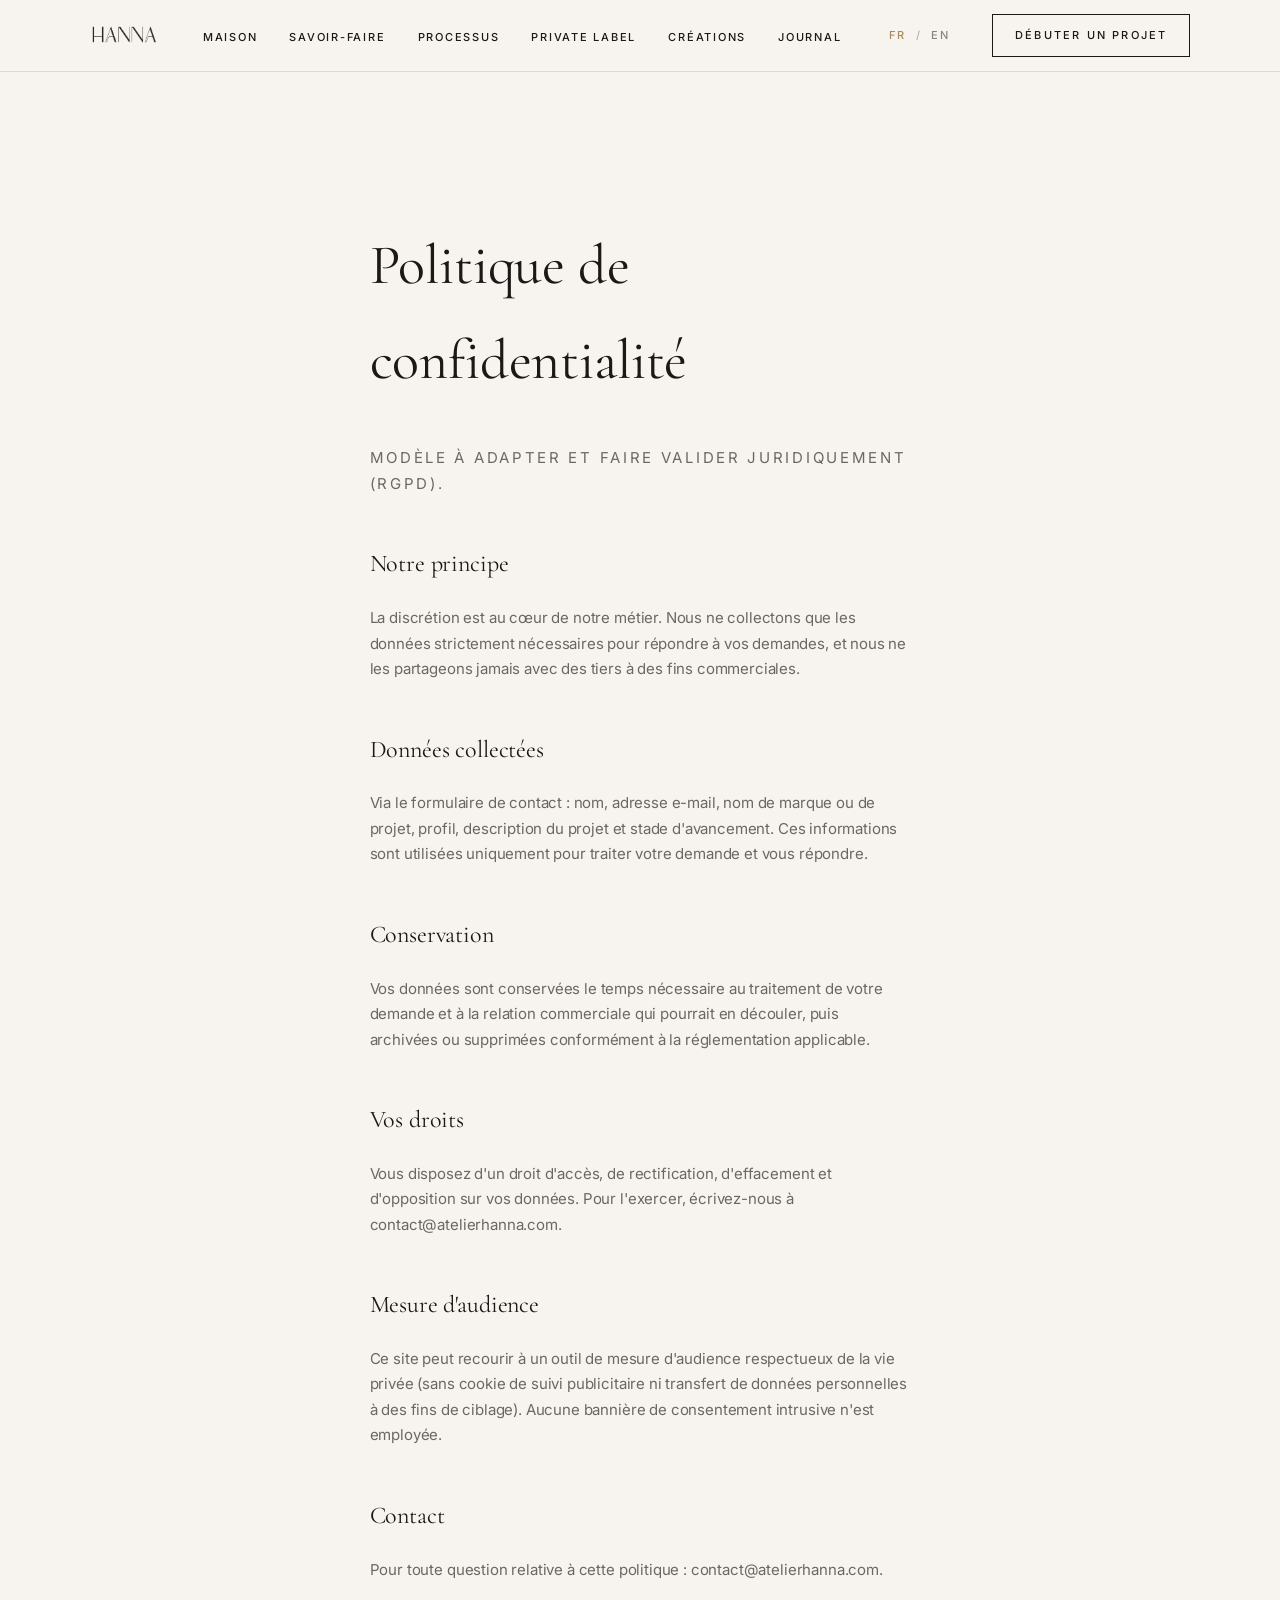
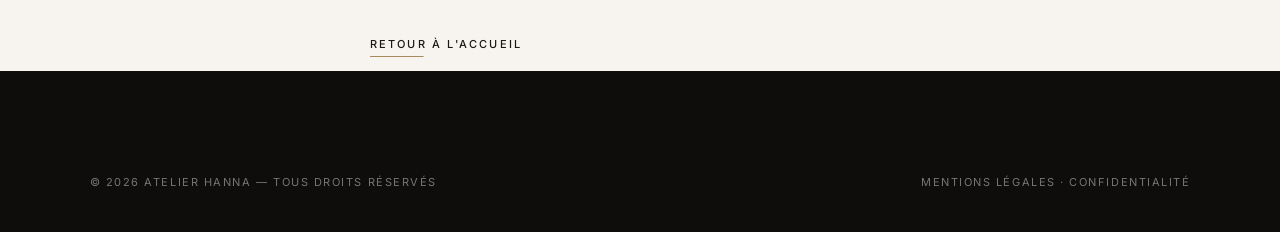
==== confidentialite/index.html @ 7ca22abd "Add real photography, videos, logo and emblem across the site - Hero: workshop macro film (muted loo" ====
<!DOCTYPE html>
<html lang="fr">
<head>
<meta charset="utf-8">
<meta name="viewport" content="width=device-width,initial-scale=1">
<title>Politique de confidentialité | Atelier Hanna</title>
<meta name="robots" content="noindex,follow">
<link rel="icon" href="/assets/img/favicon.png" type="image/png">
<link rel="apple-touch-icon" href="/assets/img/apple-touch-icon.png">
<link rel="preconnect" href="https://fonts.googleapis.com">
<link rel="preconnect" href="https://fonts.gstatic.com" crossorigin>
<link rel="stylesheet" href="https://fonts.googleapis.com/css2?family=Cormorant+Garamond:ital,wght@0,400;0,500;1,400&family=Inter:wght@400;500;600&display=swap" media="print" onload="this.media='all'">
<noscript><link rel="stylesheet" href="https://fonts.googleapis.com/css2?family=Cormorant+Garamond:ital,wght@0,400;0,500;1,400&family=Inter:wght@400;500;600&display=swap"></noscript>
<link rel="stylesheet" href="/assets/css/style.css">
</head>
<body class="header-solid">

<header class="site-header scrolled" id="siteHeader">
  <nav class="nav" aria-label="Navigation principale">
    <a class="brand" href="/"><img src="/assets/img/logo-hanna.png" alt="Atelier Hanna"></a>
    <ul class="nav-links">
      <li><a href="/maison/">Maison</a></li>
      <li><a href="/savoir-faire/">Savoir-Faire</a></li>
      <li><a href="/processus/">Processus</a></li>
      <li><a href="/private-label/">Private Label</a></li>
      <li><a href="/creations/">Créations</a></li>
      <li><a href="/journal/">Journal</a></li>
    </ul>
    <a class="cta-nav" href="/contact/">Débuter un projet</a>
    <button class="burger" aria-label="Menu" aria-expanded="false"><span></span><span></span><span></span></button>
  </nav>
</header>
<div class="mobile-menu">
  <a href="/maison/">Maison</a><a href="/savoir-faire/">Savoir-Faire</a><a href="/processus/">Processus</a>
  <a href="/private-label/">Private Label</a><a href="/expertise/">Expertise</a><a href="/creations/">Créations</a>
  <a href="/journal/">Journal</a><a class="cta-mobile" href="/contact/">Débuter un projet</a>
</div>

<main>
<div class="container legal">
  <h1>Politique de confidentialité</h1>
  <p class="small-caps">Modèle à adapter et faire valider juridiquement (RGPD).</p>

  <h2>Notre principe</h2>
  <p>La discrétion est au cœur de notre métier. Nous ne collectons que les données strictement nécessaires pour répondre à vos demandes, et nous ne les partageons jamais avec des tiers à des fins commerciales.</p>

  <h2>Données collectées</h2>
  <p>Via le formulaire de contact&nbsp;: nom, adresse e-mail, nom de marque ou de projet, profil, description du projet et stade d'avancement. Ces informations sont utilisées uniquement pour traiter votre demande et vous répondre.</p>

  <h2>Conservation</h2>
  <p>Vos données sont conservées le temps nécessaire au traitement de votre demande et à la relation commerciale qui pourrait en découler, puis archivées ou supprimées conformément à la réglementation applicable.</p>

  <h2>Vos droits</h2>
  <p>Vous disposez d'un droit d'accès, de rectification, d'effacement et d'opposition sur vos données. Pour l'exercer, écrivez-nous à contact@atelierhanna.com.</p>

  <h2>Mesure d'audience</h2>
  <p>Ce site peut recourir à un outil de mesure d'audience respectueux de la vie privée (sans cookie de suivi publicitaire ni transfert de données personnelles à des fins de ciblage). Aucune bannière de consentement intrusive n'est employée.</p>

  <h2>Contact</h2>
  <p>Pour toute question relative à cette politique&nbsp;: contact@atelierhanna.com.</p>

  <p style="margin-top:48px"><a class="link-more" href="/">Retour à l'accueil</a></p>
</div>
</main>

<footer class="site-footer">
  <div class="container">
    <div class="footer-bottom" style="border:0;padding-top:0">
      <span>© <span data-year>2026</span> Atelier Hanna — Tous droits réservés</span>
      <span><a href="/mentions-legales/">Mentions légales</a> · <a href="/confidentialite/">Confidentialité</a></span>
    </div>
  </div>
</footer>

<script src="/assets/js/main.js" defer></script>
</body>
</html>
---- assets/css/style.css ----
/* ============================================================
   ATELIER HANNA — Design System
   Ivoire · Encre · Or éteint — cf. Blueprint ch. III
   ============================================================ */

:root{
  --ivoire:#F7F4EF;
  --porcelaine:#FDFCFA;
  --encre:#1A1917;
  --graphite:#6B6862;
  --or:#A8895B;
  --velours:#0E0D0C;
  --hair:rgba(26,25,23,.12);
  --hair-light:rgba(247,244,239,.16);
  --display:"Cormorant Garamond",Georgia,"Times New Roman",serif;
  --sans:"Inter","Helvetica Neue",Helvetica,Arial,sans-serif;
  --pad:clamp(24px,7vw,120px);
  --ease:cubic-bezier(.22,1,.36,1);
}

*,*::before,*::after{box-sizing:border-box}
html{scroll-behavior:smooth}
body{
  margin:0;background:var(--ivoire);color:var(--encre);
  font-family:var(--sans);font-size:16px;line-height:1.7;
  letter-spacing:-.01em;-webkit-font-smoothing:antialiased;
}
img,video{max-width:100%;display:block}
a{color:inherit;text-decoration:none}
::selection{background:var(--or);color:var(--ivoire)}

/* ---------- Typographie ---------- */
.d1,.d2,.d3{font-family:var(--display);font-weight:400;line-height:1.08;letter-spacing:.005em;margin:0;text-wrap:balance}
.d1{font-size:clamp(44px,7.5vw,104px)}
.d2{font-size:clamp(32px,4.6vw,60px);line-height:1.12}
.d3{font-size:clamp(24px,3vw,36px);line-height:1.2}
.d-it{font-style:italic}
.eyebrow{
  font-size:11px;letter-spacing:.22em;text-transform:uppercase;
  color:var(--or);font-weight:500;display:inline-block;margin:0 0 22px;
}
.lead{font-size:clamp(17px,1.6vw,20px);color:var(--graphite);max-width:640px}
.txt{max-width:640px}
.txt p{margin:0 0 18px}
.small-caps{font-size:11px;letter-spacing:.18em;text-transform:uppercase;color:var(--graphite)}

/* ---------- Structure ---------- */
.container{padding-inline:var(--pad);max-width:1560px;margin-inline:auto}
section{padding-block:clamp(90px,11vw,170px)}
section.tight{padding-block:clamp(60px,7vw,110px)}
.hairline{border:0;border-top:1px solid var(--hair);margin:0}
.center{text-align:center}
.center .lead,.center .txt{margin-inline:auto}

/* ---------- Boutons ---------- */
.btn{
  display:inline-block;padding:16px 34px;border:1px solid var(--encre);
  font-size:11px;letter-spacing:.2em;text-transform:uppercase;font-weight:500;
  position:relative;transition:color .4s var(--ease),background .4s var(--ease);
}
.btn:hover{background:var(--encre);color:var(--ivoire)}
.btn.gold{border-color:var(--or);color:var(--or)}
.btn.gold:hover{background:var(--or);color:var(--velours)}
.btn.light{border-color:var(--ivoire);color:var(--ivoire)}
.btn.light:hover{background:var(--ivoire);color:var(--velours)}
.btn.solid{background:var(--encre);color:var(--ivoire)}
.btn.solid:hover{background:transparent;color:var(--encre)}
.link-more{
  font-size:11px;letter-spacing:.2em;text-transform:uppercase;font-weight:500;
  color:var(--encre);position:relative;padding-bottom:6px;
}
.link-more::after{
  content:"";position:absolute;left:0;bottom:0;height:1px;width:100%;
  background:var(--or);transform:scaleX(.35);transform-origin:left;
  transition:transform .4s var(--ease);
}
.link-more:hover::after{transform:scaleX(1)}
a:focus-visible,button:focus-visible{outline:1px solid var(--or);outline-offset:4px}

/* ---------- Header ---------- */
.site-header{
  position:fixed;inset:0 0 auto 0;z-index:100;
  transition:background .35s var(--ease),box-shadow .35s var(--ease),padding .35s var(--ease);
  padding-block:26px;
}
.site-header .nav{
  display:flex;align-items:center;gap:40px;
  padding-inline:var(--pad);max-width:1560px;margin-inline:auto;
}
.brand{
  font-family:var(--display);font-size:19px;letter-spacing:.32em;
  text-transform:uppercase;white-space:nowrap;font-weight:500;
}
.nav-links{display:flex;gap:32px;list-style:none;margin:0 auto;padding:0}
.nav-links a{
  font-size:11px;letter-spacing:.16em;text-transform:uppercase;font-weight:500;
  position:relative;padding-bottom:4px;
}
.nav-links a::after{
  content:"";position:absolute;left:0;bottom:0;height:1px;width:0;
  background:var(--or);transition:width .35s var(--ease);
}
.nav-links a:hover::after,.nav-links a[aria-current="page"]::after{width:100%}
.cta-nav{
  font-size:11px;letter-spacing:.2em;text-transform:uppercase;font-weight:500;
  border:1px solid currentColor;padding:11px 22px;white-space:nowrap;
  transition:background .35s,color .35s;
}
.site-header.scrolled{background:var(--ivoire);box-shadow:0 1px 0 var(--hair);padding-block:14px}
/* header sur héro sombre */
body.dark-hero .site-header:not(.scrolled):not(.menu-open){color:var(--ivoire)}
body.dark-hero .site-header:not(.scrolled):not(.menu-open) .cta-nav:hover{background:var(--ivoire);color:var(--velours)}
body:not(.dark-hero) .cta-nav:hover,.site-header.scrolled .cta-nav:hover{background:var(--encre);color:var(--ivoire);border-color:var(--encre)}

.burger{display:none;background:none;border:0;cursor:pointer;padding:8px;color:inherit}
.burger span{display:block;width:24px;height:1px;background:currentColor;margin:6px 0;transition:transform .3s var(--ease),opacity .3s}
.menu-open .burger span:nth-child(1){transform:translateY(7px) rotate(45deg)}
.menu-open .burger span:nth-child(2){opacity:0}
.menu-open .burger span:nth-child(3){transform:translateY(-7px) rotate(-45deg)}

@media (max-width:1080px){
  .nav-links,.cta-nav{display:none}
  .burger{display:block;margin-left:20px}
  .lang-toggle{margin-left:auto}
  .site-header.menu-open{background:var(--ivoire);color:var(--encre)}
  .mobile-menu{
    position:fixed;inset:0;background:var(--ivoire);z-index:90;
    display:flex;flex-direction:column;justify-content:center;
    padding-inline:var(--pad);gap:8px;
    opacity:0;pointer-events:none;transition:opacity .35s var(--ease);
  }
  .menu-open ~ .mobile-menu,body.menu-open .mobile-menu{opacity:1;pointer-events:auto}
  .mobile-menu a{
    font-family:var(--display);font-size:clamp(28px,7vw,40px);
    padding:10px 0;border-bottom:1px solid var(--hair);
  }
  .mobile-menu .cta-mobile{
    margin-top:28px;font-family:var(--sans);font-size:11px;letter-spacing:.2em;
    text-transform:uppercase;border:1px solid var(--or);color:var(--or);
    text-align:center;padding:16px;
  }
}
@media (min-width:1081px){.mobile-menu{display:none}}

/* ---------- Héros ---------- */
.hero{
  min-height:100svh;display:flex;flex-direction:column;justify-content:flex-end;
  position:relative;overflow:hidden;background:var(--velours);color:var(--ivoire);
  padding-bottom:clamp(60px,8vw,110px);
}
.hero .container{position:relative;z-index:2}
.hero .eyebrow{color:var(--or)}
.hero .lead{color:rgba(247,244,239,.72)}
.hero-media{position:absolute;inset:0;z-index:1}
.hero-actions{display:flex;gap:28px;align-items:center;margin-top:44px;flex-wrap:wrap}
.hero-scroll{
  position:absolute;bottom:0;left:50%;width:1px;height:72px;z-index:3;
  background:linear-gradient(var(--or),transparent);
  animation:scrollhint 2.6s var(--ease) infinite;transform-origin:top;
}
@keyframes scrollhint{0%{transform:scaleY(0)}45%{transform:scaleY(1)}100%{transform:scaleY(0);transform-origin:bottom}}

.hero.editorial{
  min-height:72svh;background:var(--ivoire);color:var(--encre);
  justify-content:flex-end;padding-top:180px;
}
.hero.editorial .lead{color:var(--graphite)}

/* fond « lumière sur métal » en attendant la vidéo */
.metal-light{
  position:absolute;inset:-20%;
  background:
    radial-gradient(60% 80% at 70% 20%,rgba(168,137,91,.20),transparent 60%),
    radial-gradient(50% 60% at 20% 80%,rgba(168,137,91,.10),transparent 60%),
    var(--velours);
  animation:pan 22s ease-in-out infinite alternate;
}
@keyframes pan{from{transform:translate3d(-2%,-2%,0) scale(1)}to{transform:translate3d(2%,3%,0) scale(1.06)}}
.grain::after{
  content:"";position:absolute;inset:0;opacity:.5;pointer-events:none;
  background-image:url("data:image/svg+xml,%3Csvg xmlns='http://www.w3.org/2000/svg' width='140' height='140'%3E%3Cfilter id='n'%3E%3CfeTurbulence type='fractalNoise' baseFrequency='.9' numOctaves='2'/%3E%3CfeColorMatrix values='0 0 0 0 0 0 0 0 0 0 0 0 0 0 0 0 0 0 .06 0'/%3E%3C/filter%3E%3Crect width='140' height='140' filter='url(%23n)'/%3E%3C/svg%3E");
}

/* ---------- Placeholders visuels ---------- */
.ph{
  position:relative;overflow:hidden;background:var(--velours);
  display:flex;align-items:flex-end;min-height:320px;
}
.ph::before{
  content:"";position:absolute;inset:14px;border:1px solid rgba(168,137,91,.35);
  pointer-events:none;z-index:2;
}
.ph .ph-label{
  position:relative;z-index:2;margin:34px;
  font-size:10px;letter-spacing:.2em;text-transform:uppercase;
  color:rgba(247,244,239,.65);font-weight:500;line-height:1.8;
}
.ph::after{
  content:"";position:absolute;inset:0;opacity:.45;
  background-image:url("data:image/svg+xml,%3Csvg xmlns='http://www.w3.org/2000/svg' width='140' height='140'%3E%3Cfilter id='n'%3E%3CfeTurbulence type='fractalNoise' baseFrequency='.9' numOctaves='2'/%3E%3CfeColorMatrix values='0 0 0 0 0 0 0 0 0 0 0 0 0 0 0 0 0 0 .07 0'/%3E%3C/filter%3E%3Crect width='140' height='140' filter='url(%23n)'/%3E%3C/svg%3E");
}
.ph.t-etabli{background:radial-gradient(80% 100% at 30% 20%,#3a2f24,#171310 70%)}
.ph.t-or{background:radial-gradient(70% 90% at 65% 30%,#8a6f47,#241c11 75%)}
.ph.t-cire{background:radial-gradient(75% 95% at 40% 25%,#2d3a45,#10151a 75%)}
.ph.t-velours{background:radial-gradient(80% 100% at 60% 15%,#1e1b18,#0a0908 75%)}
.ph.t-papier{background:radial-gradient(85% 100% at 45% 20%,#e9e2d5,#c9bfab 80%)}
.ph.t-papier .ph-label{color:rgba(26,25,23,.55)}
.ph.t-papier::before{border-color:rgba(168,137,91,.5)}
.ph.tall{min-height:520px}
.ph.wide{min-height:56vh}
/* Photos réelles dans les cadres .ph : l'image emplit le cadre,
   le filet or (::before) et le grain (::after) restent par-dessus */
.ph img.real,.ph video.real{position:absolute;inset:0;width:100%;height:100%;object-fit:cover;display:block}
.ph:has(.real)::after{opacity:.22}

/* ---------- Vidéos de fond (héros & bandes sombres) ---------- */
.hero-media video{width:100%;height:100%;object-fit:cover;display:block}
.hero-media::after{content:"";position:absolute;inset:0;background:rgba(10,9,8,.42)}
.band-bg video{width:100%;height:100%;object-fit:cover;display:block}

/* ---------- Logo & emblème ----------
   PNG à fond transparent, marquage noir : invert(1) le passe en ivoire
   sur les contextes sombres (héros vidéo, footer). */
.brand img{height:20px;width:auto;display:block;transition:filter .35s var(--ease)}
body.dark-hero .site-header:not(.scrolled):not(.menu-open) .brand img{filter:invert(1)}
.hero-embleme{height:58px;width:auto;filter:invert(1);opacity:.9;display:block;margin-bottom:30px}
.brand-footer img{height:22px;width:auto;display:block;filter:invert(1)}

/* ---------- Révélations au scroll ---------- */
[data-reveal]{opacity:0;transform:translateY(28px);transition:opacity .9s var(--ease),transform .9s var(--ease)}
[data-reveal].in{opacity:1;transform:none}
[data-reveal="clip"]{transform:none;clip-path:inset(100% 0 0 0);transition:clip-path 1.1s var(--ease),opacity .9s var(--ease)}
[data-reveal="clip"].in{clip-path:inset(0 0 0 0)}
.stagger>*{opacity:0;transform:translateY(24px);transition:opacity .8s var(--ease),transform .8s var(--ease)}
.stagger.in>*{opacity:1;transform:none}
.stagger.in>*:nth-child(2){transition-delay:.08s}
.stagger.in>*:nth-child(3){transition-delay:.16s}
.stagger.in>*:nth-child(4){transition-delay:.24s}
.stagger.in>*:nth-child(5){transition-delay:.32s}
.stagger.in>*:nth-child(6){transition-delay:.4s}

/* ---------- Manifeste (texte qui s'encre) ---------- */
.manifeste .d3,.manifeste .d2{line-height:1.5;max-width:22em;margin-inline:auto}
.ink-word{opacity:.16;transition:opacity .6s var(--ease)}
.ink-word.on{opacity:1}

/* ---------- Chiffres clés ---------- */
.stats{
  display:grid;grid-template-columns:repeat(4,1fr);
  border-top:1px solid var(--hair);border-bottom:1px solid var(--hair);
}
.stats>div{padding:clamp(36px,4vw,64px) 16px;text-align:center;border-left:1px solid var(--hair)}
.stats>div:first-child{border-left:0}
.stats .v{
  font-family:var(--display);font-size:clamp(48px,7vw,120px);line-height:1;
  display:block;font-variant-numeric:tabular-nums;
}
.stats .l{font-size:10px;letter-spacing:.18em;text-transform:uppercase;color:var(--graphite);display:block;margin-top:16px}
@media (max-width:720px){
  .stats{grid-template-columns:1fr 1fr}
  .stats>div:nth-child(3){border-left:0}
  .stats>div:nth-child(n+3){border-top:1px solid var(--hair)}
}

/* ---------- Blocs alternés ---------- */
.alt{display:grid;grid-template-columns:1fr 1fr;gap:clamp(40px,6vw,110px);align-items:center;margin-bottom:clamp(80px,9vw,150px)}
.alt:last-child{margin-bottom:0}
.alt.flip .alt-media{order:2}
.alt .txt p{color:var(--graphite)}
.alt h3{margin:0 0 20px}
@media (max-width:880px){.alt{grid-template-columns:1fr}.alt.flip .alt-media{order:0}}

/* ---------- Liste des métiers (hover media) ---------- */
.metier-list{list-style:none;margin:0;padding:0;position:relative}
.metier-list li{border-top:1px solid var(--hair)}
.metier-list li:last-child{border-bottom:1px solid var(--hair)}
.metier-list a,.metier-list .row{
  display:flex;align-items:baseline;gap:28px;padding:22px 8px;
  font-family:var(--display);font-size:clamp(24px,3.4vw,44px);line-height:1.1;
  transition:opacity .35s var(--ease),padding-left .35s var(--ease);
}
.metier-list .num{font-size:12px;font-family:var(--sans);letter-spacing:.15em;color:var(--or);min-width:2.4em}
.metier-list.hovering li:not(:hover) a{opacity:.22}
.metier-list li:hover a{padding-left:20px}
.cursor-media{
  position:fixed;width:280px;height:200px;z-index:50;pointer-events:none;
  opacity:0;transition:opacity .3s var(--ease);will-change:transform;
}
.cursor-media.on{opacity:1}
.cursor-media .ph{min-height:200px;height:100%}
.cursor-media .ph .ph-label{margin:18px;font-size:9px}
.cursor-media img{width:100%;height:100%;object-fit:cover;display:block}
@media (hover:none),(max-width:880px){.cursor-media{display:none}}

/* ---------- Frise processus (accueil) ---------- */
.hstrip{display:flex;gap:1px;overflow-x:auto;scroll-snap-type:x mandatory;background:var(--hair);border-block:1px solid var(--hair);-webkit-overflow-scrolling:touch;cursor:grab;scrollbar-width:thin;scrollbar-color:var(--or) transparent;scroll-behavior:smooth}
.hstrip.dragging{cursor:grabbing;scroll-behavior:auto;scroll-snap-type:none;user-select:none}
.hstrip::-webkit-scrollbar{height:4px}
.hstrip::-webkit-scrollbar-track{background:transparent}
.hstrip::-webkit-scrollbar-thumb{background:var(--or)}
.hstrip-hint{display:flex;align-items:center;gap:12px;margin-top:24px;font-size:11px;letter-spacing:.18em;text-transform:uppercase;color:var(--graphite)}
.hstrip-hint .line{width:44px;height:1px;background:var(--or);display:inline-block}
.hstrip .step{
  min-width:min(380px,82vw);scroll-snap-align:start;background:var(--ivoire);
  padding:clamp(36px,4vw,60px) clamp(26px,3vw,44px);display:flex;flex-direction:column;gap:16px;
}
.hstrip .step .n{font-family:var(--display);font-size:15px;color:var(--or);letter-spacing:.1em}
.hstrip .step h3{font-family:var(--display);font-weight:400;font-size:clamp(26px,2.6vw,38px);margin:0}
.hstrip .step p{color:var(--graphite);margin:0;font-size:15px}

/* ---------- Sections sombres ---------- */
.band{background:var(--velours);color:var(--ivoire);position:relative;overflow:hidden}
.band .eyebrow{color:var(--or)}
.band .lead,.band .txt p{color:rgba(247,244,239,.7)}
.band .hairline{border-color:var(--hair-light)}
.band-bg{position:absolute;inset:0;opacity:.35}

/* ---------- Témoignages ---------- */
.quotes{position:relative;min-height:260px}
.quote{
  position:absolute;inset:0;opacity:0;transition:opacity 1.2s var(--ease);
  display:flex;flex-direction:column;justify-content:center;align-items:center;text-align:center;
}
.quote.on{opacity:1}
.quote p{
  font-family:var(--display);font-style:italic;font-size:clamp(22px,3vw,36px);
  line-height:1.4;max-width:24em;margin:0 0 26px;
}
.quote cite{font-style:normal;font-size:11px;letter-spacing:.18em;text-transform:uppercase;color:var(--graphite)}
.band .quote cite{color:rgba(247,244,239,.5)}
.quote-dots{display:flex;gap:12px;justify-content:center;margin-top:40px}
.quote-dots button{width:28px;height:1px;border:0;background:var(--hair);cursor:pointer;padding:8px 0;background-clip:content-box}
.quote-dots button.on{background:var(--or);background-clip:content-box}

/* ---------- Principes / listes numérotées ---------- */
.prins{list-style:none;margin:0;padding:0}
.prins li{
  display:grid;grid-template-columns:80px 1fr;gap:20px;
  padding:clamp(28px,3vw,44px) 0;border-top:1px solid var(--hair);
}
.prins li:last-child{border-bottom:1px solid var(--hair)}
.prins .n{font-family:var(--display);font-size:clamp(22px,2.4vw,32px);color:var(--or)}
.prins h3{font-family:var(--display);font-weight:400;font-size:clamp(22px,2.4vw,32px);margin:0 0 10px}
.prins p{margin:0;color:var(--graphite);max-width:620px}
.prins.grid2{display:grid;grid-template-columns:1fr 1fr;gap:0 clamp(40px,5vw,90px)}
@media (max-width:880px){.prins.grid2{grid-template-columns:1fr}.prins li{grid-template-columns:56px 1fr}}

/* ---------- Chronologie ---------- */
.timeline{position:relative;padding-left:40px;max-width:760px}
.timeline::before{content:"";position:absolute;left:0;top:6px;bottom:6px;width:1px;background:var(--hair)}
.timeline .tl-line{position:absolute;left:0;top:6px;width:1px;background:var(--or);height:0;transition:height 1.4s var(--ease)}
.timeline.in .tl-line{height:calc(100% - 12px)}
.tl-item{position:relative;padding-bottom:clamp(44px,5vw,70px)}
.tl-item:last-child{padding-bottom:0}
.tl-item::before{content:"";position:absolute;left:-44px;top:10px;width:9px;height:9px;border-radius:50%;background:var(--ivoire);border:1px solid var(--or)}
.tl-item .year{font-family:var(--display);font-size:clamp(26px,3vw,40px);display:block;margin-bottom:8px}
.tl-item p{margin:0;color:var(--graphite);max-width:560px;font-style:italic}

/* ---------- Processus (page) ---------- */
.mvt{position:relative;display:grid;grid-template-columns:1fr 1fr;gap:clamp(40px,6vw,110px);align-items:center;padding-block:clamp(60px,7vw,110px);border-top:1px solid var(--hair)}
.mvt .bignum{
  position:absolute;top:10px;right:0;font-family:var(--display);
  font-size:clamp(100px,16vw,220px);line-height:1;color:var(--or);opacity:.13;
  pointer-events:none;user-select:none;
}
.mvt h3{font-family:var(--display);font-weight:400;font-size:clamp(32px,4vw,54px);margin:0 0 18px}
.mvt .n{font-family:var(--display);font-size:16px;color:var(--or);display:block;margin-bottom:14px}
.mvt p{color:var(--graphite);max-width:560px}
.deliverable{
  border:1px solid var(--hair);background:var(--porcelaine);
  padding:22px 26px;margin-top:26px;max-width:560px;
}
.deliverable .small-caps{color:var(--or);display:block;margin-bottom:8px}
.deliverable p{margin:0;font-size:14.5px}
@media (max-width:880px){.mvt{grid-template-columns:1fr}}

/* ---------- Accordéon FAQ ---------- */
.acc{border-top:1px solid var(--hair)}
.acc-item{border-bottom:1px solid var(--hair)}
.acc-item button{
  width:100%;background:none;border:0;cursor:pointer;text-align:left;
  display:flex;justify-content:space-between;align-items:center;gap:24px;
  padding:26px 4px;font-family:var(--display);font-size:clamp(19px,2vw,26px);
  color:var(--encre);
}
.acc-item .plus{font-family:var(--sans);font-size:20px;font-weight:300;color:var(--or);transition:transform .35s var(--ease)}
.acc-item.open .plus{transform:rotate(45deg)}
.acc-body{max-height:0;overflow:hidden;transition:max-height .5s var(--ease)}
.acc-body p{margin:0;padding:0 4px 28px;color:var(--graphite);max-width:680px}

/* ---------- « Ce que vous ne trouverez pas ici » ---------- */
.notfound-list{list-style:none;margin:0;padding:0}
.notfound-list li{
  font-family:var(--display);font-size:clamp(21px,2.8vw,34px);line-height:1.35;
  padding:16px 0;position:relative;max-width:26em;
}
.notfound-list li .strike{position:relative;display:inline}
.notfound-list li .strike::after{
  content:"";position:absolute;left:0;top:58%;height:1px;width:0;background:var(--or);
  transition:width .6s var(--ease);
}
.notfound-list li.in .strike::after{width:100%}
.notfound-list li.keep{font-weight:500}
.band .notfound-list li{color:rgba(247,244,239,.85)}

/* ---------- Galerie créations ---------- */
.gallery{columns:3;column-gap:24px}
.gallery figure{margin:0 0 24px;break-inside:avoid;position:relative;overflow:hidden}
.gallery .ph{transition:transform .6s var(--ease)}
.gallery figure:hover .ph{transform:scale(1.03)}
.gallery figcaption{
  font-size:10px;letter-spacing:.16em;text-transform:uppercase;color:var(--graphite);
  padding:12px 2px 0;
}
.gallery .h-s .ph{min-height:260px}
.gallery .h-m .ph{min-height:380px}
.gallery .h-l .ph{min-height:500px}
@media (max-width:1080px){.gallery{columns:2}}
@media (max-width:640px){.gallery{columns:1}}

.filters{display:flex;gap:26px;flex-wrap:wrap;margin-bottom:clamp(36px,4vw,60px)}
.filters button{
  background:none;border:0;cursor:pointer;padding:6px 0;
  font-size:11px;letter-spacing:.18em;text-transform:uppercase;color:var(--graphite);
  border-bottom:1px solid transparent;font-weight:500;
}
.filters button.on{color:var(--encre);border-color:var(--or)}

/* ---------- Journal ---------- */
.feature-article{display:grid;grid-template-columns:1.2fr 1fr;gap:clamp(36px,5vw,90px);align-items:end;margin-bottom:clamp(60px,8vw,120px)}
@media (max-width:880px){.feature-article{grid-template-columns:1fr}}
.article-grid{display:grid;grid-template-columns:1fr 1fr;gap:clamp(36px,4vw,70px) clamp(32px,4vw,64px)}
@media (max-width:720px){.article-grid{grid-template-columns:1fr}}
.article-card{display:flex;flex-direction:column;gap:14px}
.article-card .rubrique{font-size:10px;letter-spacing:.2em;text-transform:uppercase;color:var(--or);font-weight:500}
.article-card h3{font-family:var(--display);font-weight:400;font-size:clamp(22px,2.2vw,30px);margin:0;line-height:1.25}
.article-card .soon{font-size:11px;letter-spacing:.16em;text-transform:uppercase;color:var(--graphite)}
.newsletter{display:flex;gap:0;max-width:520px;border-bottom:1px solid var(--encre)}
.newsletter input{
  flex:1;border:0;background:none;padding:14px 0;font-family:var(--sans);
  font-size:15px;color:var(--encre);outline:none;
}
.newsletter input::placeholder{color:var(--graphite)}
.newsletter button{
  background:none;border:0;cursor:pointer;font-size:11px;letter-spacing:.2em;
  text-transform:uppercase;color:var(--or);font-weight:500;padding:0 4px;
}

/* ---------- Contact ---------- */
.contact-layout{display:grid;grid-template-columns:2fr 3fr;min-height:100svh}
@media (max-width:960px){.contact-layout{grid-template-columns:1fr}}
.contact-aside{
  background:var(--velours);color:var(--ivoire);
  padding:calc(120px + 4vw) var(--pad) clamp(60px,6vw,90px);
  display:flex;flex-direction:column;gap:34px;position:relative;overflow:hidden;
}
.contact-aside .eyebrow{color:var(--or);margin:0}
.contact-aside p{color:rgba(247,244,239,.72);max-width:44ch;margin:0}
.contact-aside address{font-style:normal;color:rgba(247,244,239,.72);line-height:2;font-size:15px}
.contact-main{padding:calc(120px + 4vw) var(--pad) clamp(60px,6vw,90px);background:var(--ivoire)}
.form-field{margin-bottom:clamp(30px,3.5vw,46px)}
.form-field label{
  display:block;font-size:11px;letter-spacing:.18em;text-transform:uppercase;
  color:var(--graphite);margin-bottom:12px;font-weight:500;
}
.form-field input,.form-field textarea,.form-field select{
  width:100%;border:0;border-bottom:1px solid var(--hair);background:none;
  font-family:var(--display);font-size:clamp(19px,2vw,24px);color:var(--encre);
  padding:8px 0 14px;outline:none;border-radius:0;transition:border-color .3s;
  appearance:none;-webkit-appearance:none;
}
.form-field select{cursor:pointer}
.form-field input:focus,.form-field textarea:focus,.form-field select:focus{border-color:var(--or)}
.form-field textarea{resize:vertical;min-height:110px;line-height:1.5}
.form-note{font-size:11px;letter-spacing:.14em;text-transform:uppercase;color:var(--graphite);margin-top:22px}
.form-error{color:#8a4b3a;font-size:13px;margin-top:8px;display:none}
.form-field.invalid .form-error{display:block}
.form-field.invalid input{border-color:#8a4b3a}
.form-confirm{display:none;padding-block:8vh}
.form-confirm.on{display:block}
.hp{position:absolute;left:-9999px;opacity:0;height:0;overflow:hidden}

/* ---------- Footer ---------- */
.site-footer{background:var(--velours);color:var(--ivoire);padding:clamp(70px,8vw,120px) 0 40px}
.site-footer .sig{font-family:var(--display);font-size:clamp(28px,4vw,52px);margin:0 0 clamp(50px,6vw,90px);max-width:16em}
.footer-grid{display:grid;grid-template-columns:2fr 1fr 1fr 1fr;gap:44px;padding-bottom:clamp(50px,6vw,80px)}
@media (max-width:880px){.footer-grid{grid-template-columns:1fr 1fr}}
@media (max-width:560px){.footer-grid{grid-template-columns:1fr}}
.footer-grid h4{font-size:10px;letter-spacing:.22em;text-transform:uppercase;color:var(--or);margin:0 0 18px;font-weight:500}
.footer-grid ul{list-style:none;margin:0;padding:0}
.footer-grid li{margin-bottom:10px}
.footer-grid a{color:rgba(247,244,239,.72);font-size:14px;transition:color .3s}
.footer-grid a:hover{color:var(--ivoire)}
.footer-grid p{color:rgba(247,244,239,.72);font-size:14px;margin:0;line-height:2}
.footer-bottom{
  border-top:1px solid var(--hair-light);padding-top:28px;
  display:flex;justify-content:space-between;gap:20px;flex-wrap:wrap;
  font-size:11px;letter-spacing:.14em;text-transform:uppercase;color:rgba(247,244,239,.45);
}
.footer-bottom a{color:inherit}
.footer-bottom a:hover{color:var(--ivoire)}
.brand-footer{font-family:var(--display);letter-spacing:.32em;text-transform:uppercase;font-size:17px;margin-bottom:20px;display:block}

/* ---------- Pages légales ---------- */
.legal{max-width:720px;padding-top:180px}
.legal h1{font-family:var(--display);font-weight:400;font-size:clamp(34px,5vw,56px)}
.legal h2{font-family:var(--display);font-weight:400;font-size:24px;margin-top:48px}
.legal p,.legal li{color:var(--graphite);font-size:15px}

/* ---------- Divers ---------- */
.two-col{display:grid;grid-template-columns:1fr 1fr;gap:clamp(40px,6vw,100px)}
@media (max-width:880px){.two-col{grid-template-columns:1fr}}
.two-col h3{font-family:var(--display);font-weight:400;font-size:clamp(24px,2.6vw,34px);margin:0 0 16px}
.two-col p{color:var(--graphite)}
.band .two-col p{color:rgba(247,244,239,.7)}
.tag-row{display:flex;flex-wrap:wrap;gap:12px 30px;margin-top:20px}
.tag-row span{font-family:var(--display);font-size:clamp(18px,1.8vw,24px);font-style:italic;color:var(--graphite)}
.section-head{margin-bottom:clamp(44px,5vw,80px);max-width:820px}
.section-head.center{margin-inline:auto;text-align:center}
.anchor-nav{
  position:sticky;top:64px;z-index:40;background:var(--ivoire);
  border-block:1px solid var(--hair);display:flex;gap:36px;
  padding:16px var(--pad);overflow-x:auto;white-space:nowrap;
}
.anchor-nav a{font-size:11px;letter-spacing:.18em;text-transform:uppercase;color:var(--graphite);font-weight:500}
.anchor-nav a:hover,.anchor-nav a.on{color:var(--or)}
.cards3{display:grid;grid-template-columns:repeat(3,1fr);gap:1px;background:var(--hair);border:1px solid var(--hair)}
.cards3>div{background:var(--ivoire);padding:clamp(30px,3.4vw,50px)}
.cards3 h3{font-family:var(--display);font-weight:400;font-size:clamp(21px,2.2vw,28px);margin:0 0 14px}
.cards3 p{color:var(--graphite);font-size:14.5px;margin:0}
@media (max-width:880px){.cards3{grid-template-columns:1fr}}

/* ---------- Header solide (contact, pages légales) ---------- */
body.header-solid .site-header{background:var(--ivoire);box-shadow:0 1px 0 var(--hair);color:var(--encre);padding-block:14px}
body.header-solid .site-header .cta-nav:hover{background:var(--encre);color:var(--ivoire);border-color:var(--encre)}

/* ---------- Toggle de langue ---------- */
.lang-toggle{display:flex;align-items:center;gap:8px;font-size:11px;letter-spacing:.16em;font-weight:500;font-family:var(--sans)}
.lang-toggle button{background:none;border:0;cursor:pointer;color:inherit;opacity:.5;padding:8px 2px;font:inherit;letter-spacing:inherit;transition:opacity .3s var(--ease),color .3s var(--ease)}
.lang-toggle button:hover{opacity:.85}
.lang-toggle button.on{opacity:1;color:var(--or)}
.lang-toggle .sep{opacity:.3}

/* ---------- Reduced motion ---------- */
@media (prefers-reduced-motion:reduce){
  html{scroll-behavior:auto}
  *,*::before,*::after{animation:none!important;transition-duration:.01ms!important}
  [data-reveal],.stagger>*{opacity:1;transform:none;clip-path:none}
  .ink-word{opacity:1}
}
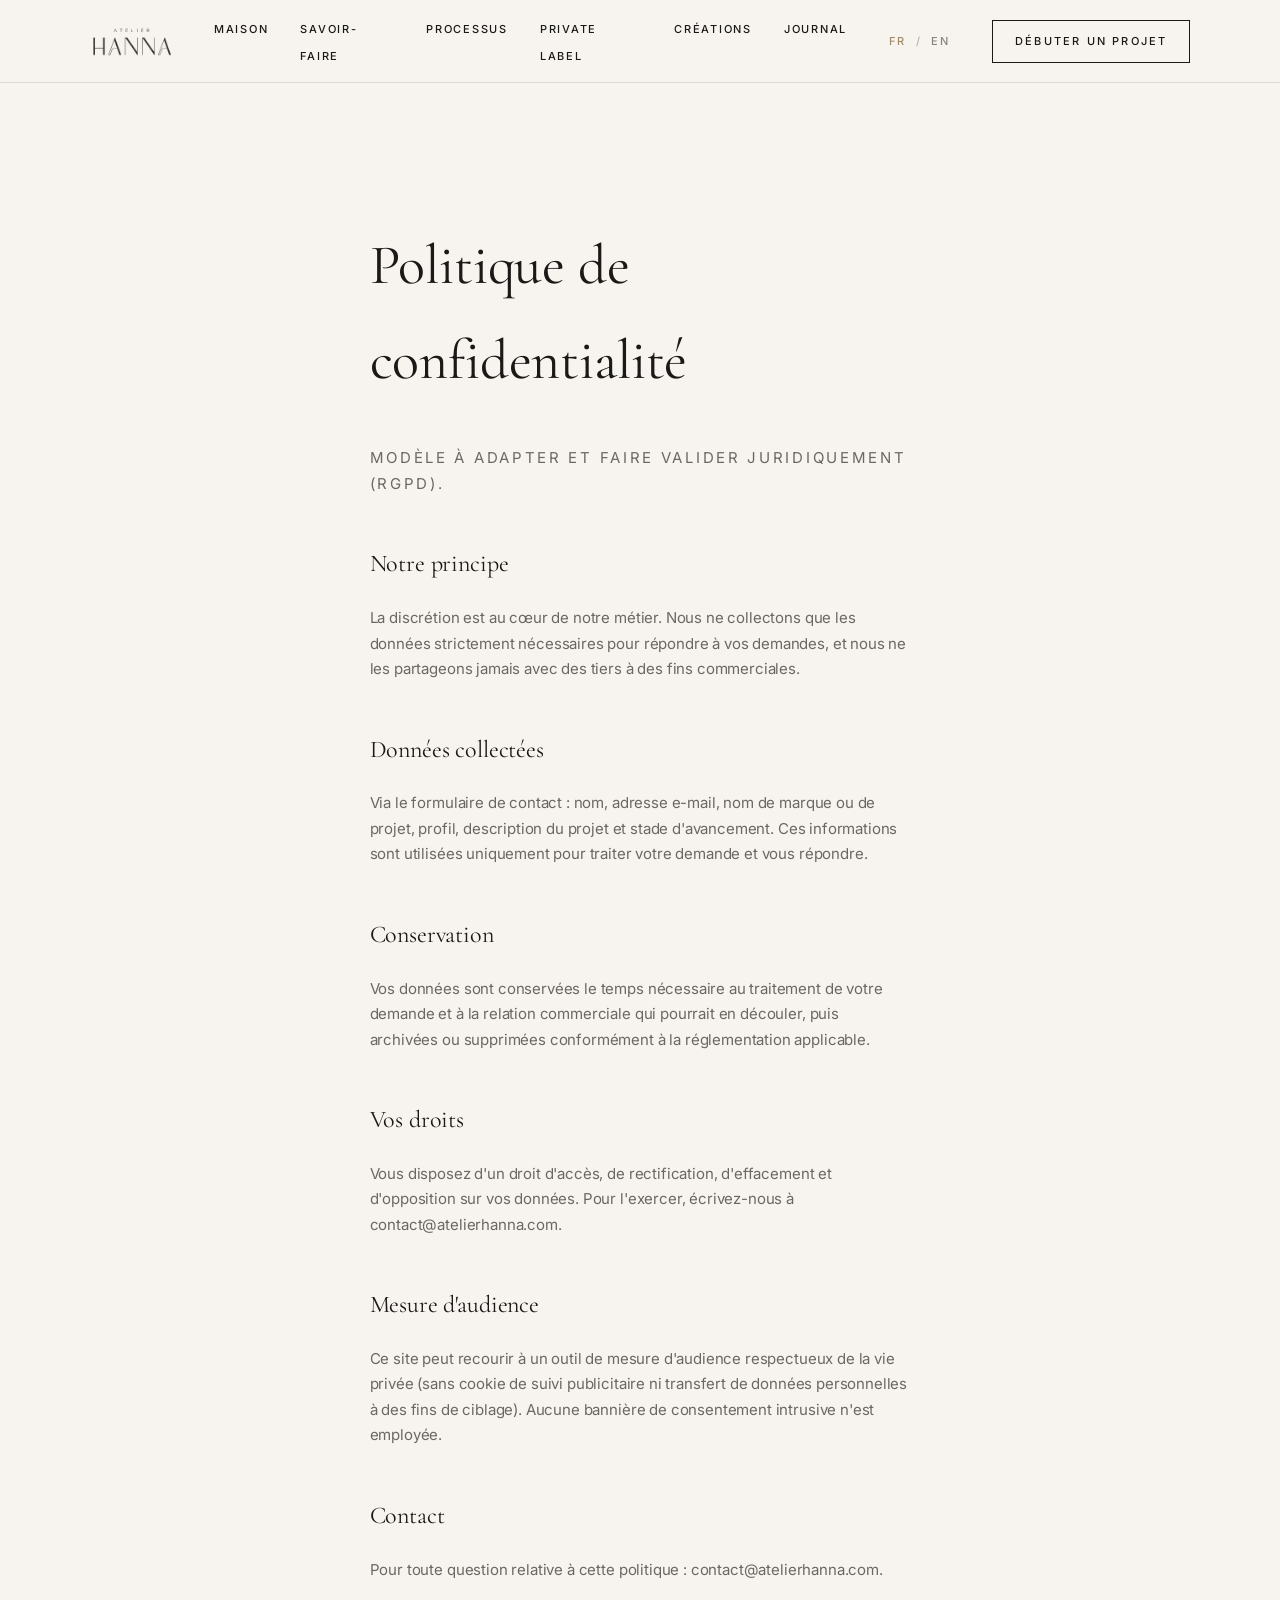
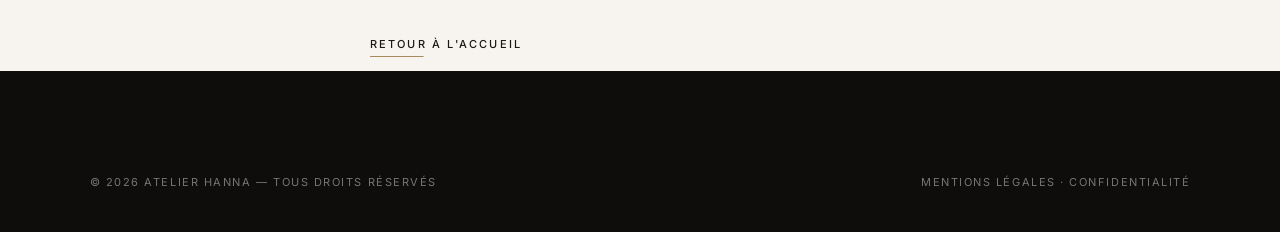
==== commit 50d4927f: "Responsive logo sizing + cache-bust CSS/JS (?v=2) - Logo scales with viewport: clamp 42-64px (34-46p" ====
--- a/confidentialite/index.html
+++ b/confidentialite/index.html
@@ -11,7 +11,7 @@
 <link rel="preconnect" href="https://fonts.gstatic.com" crossorigin>
 <link rel="stylesheet" href="https://fonts.googleapis.com/css2?family=Cormorant+Garamond:ital,wght@0,400;0,500;1,400&family=Inter:wght@400;500;600&display=swap" media="print" onload="this.media='all'">
 <noscript><link rel="stylesheet" href="https://fonts.googleapis.com/css2?family=Cormorant+Garamond:ital,wght@0,400;0,500;1,400&family=Inter:wght@400;500;600&display=swap"></noscript>
-<link rel="stylesheet" href="/assets/css/style.css">
+<link rel="stylesheet" href="/assets/css/style.css?v=2">
 </head>
 <body class="header-solid">
 
@@ -72,6 +72,6 @@
   </div>
 </footer>
 
-<script src="/assets/js/main.js" defer></script>
+<script src="/assets/js/main.js?v=2" defer></script>
 </body>
 </html>
--- a/assets/css/style.css
+++ b/assets/css/style.css
@@ -221,10 +221,11 @@
 /* ---------- Logo & emblème ----------
    PNG à fond transparent, marquage noir : invert(1) le passe en ivoire
    sur les contextes sombres (héros vidéo, footer). */
-.brand img{height:20px;width:auto;display:block;transition:filter .35s var(--ease)}
+.brand img{height:clamp(42px,4.5vw,64px);width:auto;display:block;transition:filter .35s var(--ease),height .35s var(--ease)}
+.site-header.scrolled .brand img{height:clamp(34px,3.2vw,46px)}
 body.dark-hero .site-header:not(.scrolled):not(.menu-open) .brand img{filter:invert(1)}
-.hero-embleme{height:58px;width:auto;filter:invert(1);opacity:.9;display:block;margin-bottom:30px}
-.brand-footer img{height:22px;width:auto;display:block;filter:invert(1)}
+.hero-embleme{height:clamp(40px,5vw,58px);width:auto;filter:invert(1);opacity:.9;display:block;margin-bottom:30px}
+.brand-footer img{height:48px;width:auto;display:block;filter:invert(1)}
 
 /* ---------- Révélations au scroll ---------- */
 [data-reveal]{opacity:0;transform:translateY(28px);transition:opacity .9s var(--ease),transform .9s var(--ease)}
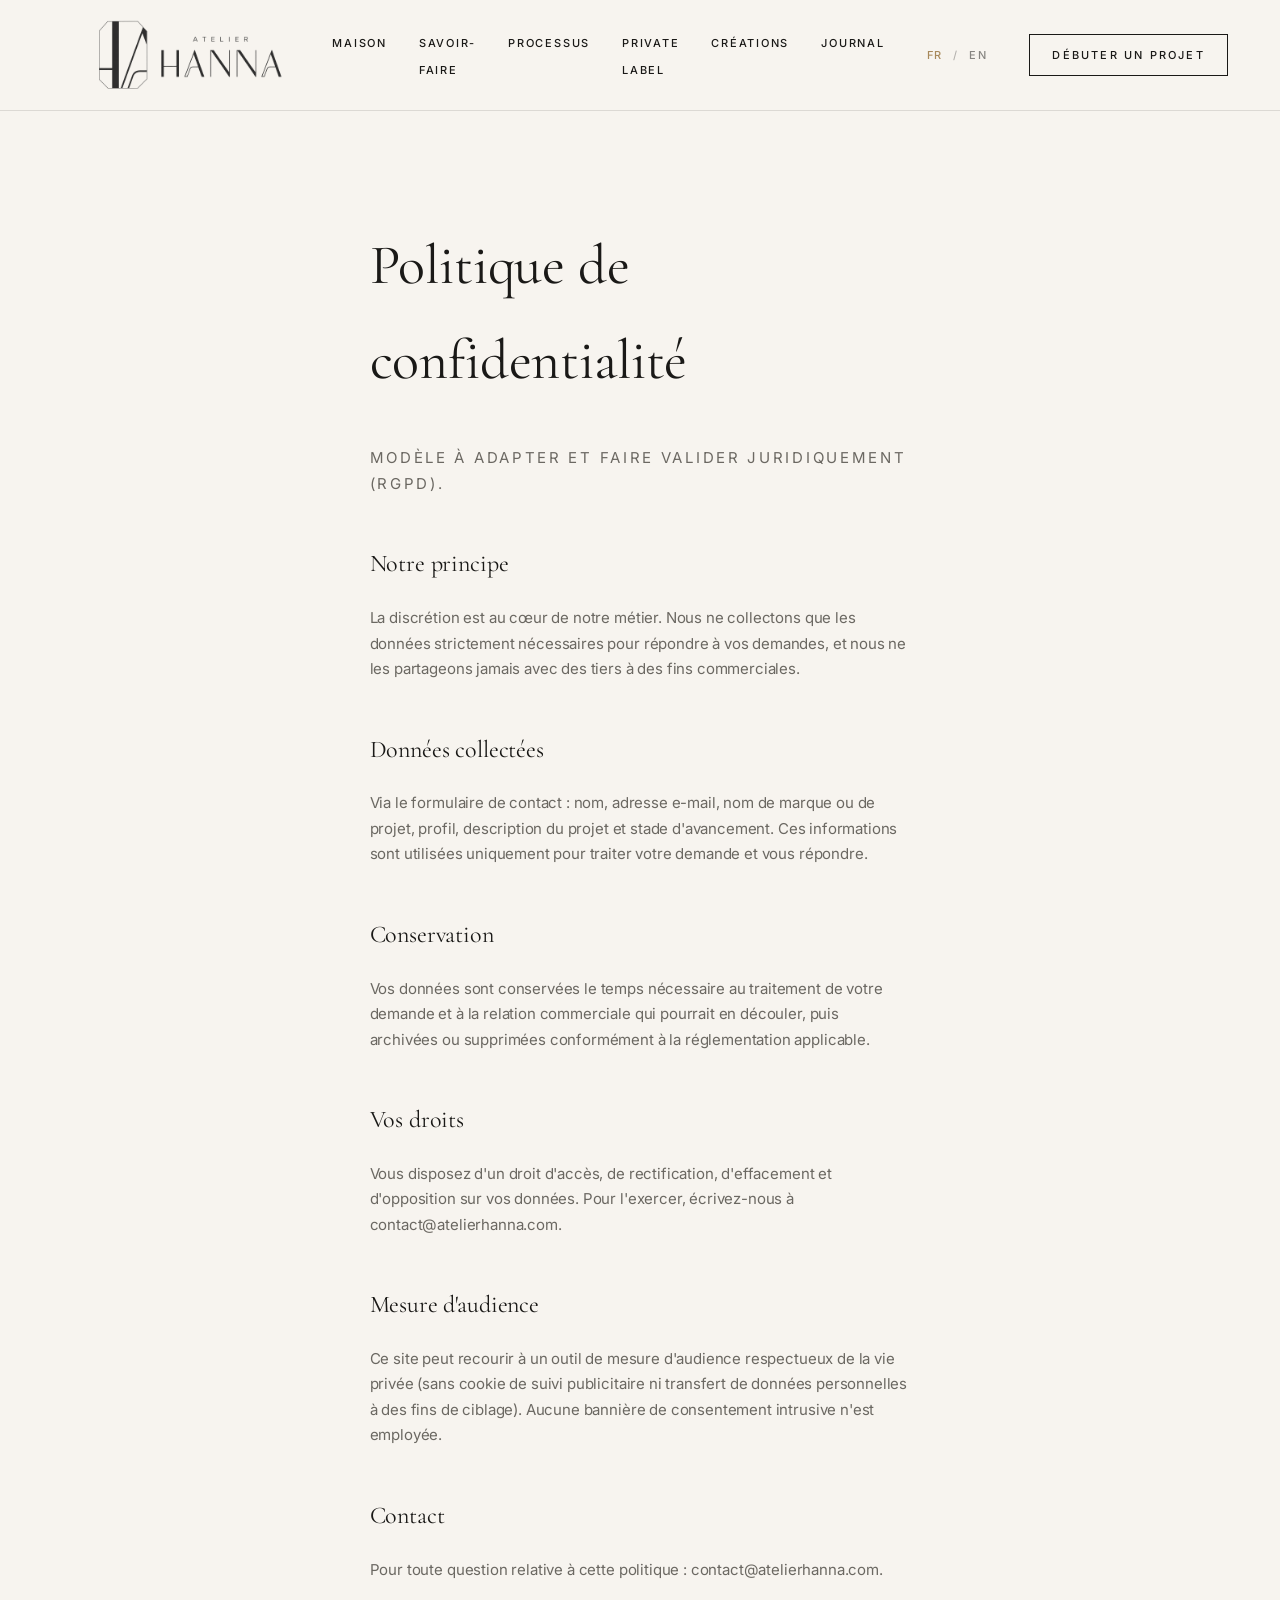
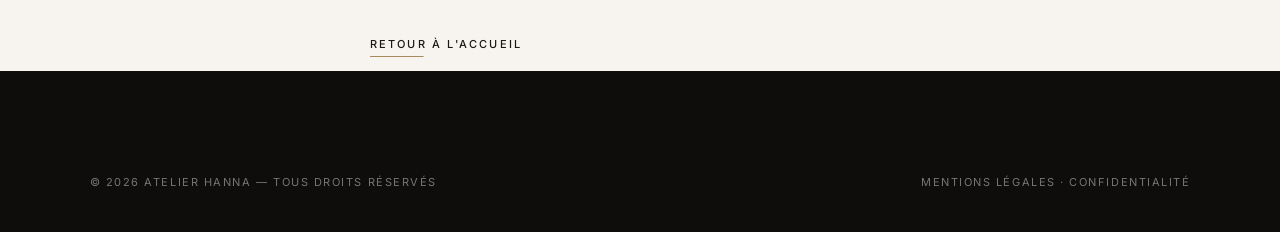
==== commit 139bd91a: "Double the logo size; move FR/EN into burger menu on small screens - Header lockup: clamp 84-128px (" ====
--- a/confidentialite/index.html
+++ b/confidentialite/index.html
@@ -11,7 +11,7 @@
 <link rel="preconnect" href="https://fonts.gstatic.com" crossorigin>
 <link rel="stylesheet" href="https://fonts.googleapis.com/css2?family=Cormorant+Garamond:ital,wght@0,400;0,500;1,400&family=Inter:wght@400;500;600&display=swap" media="print" onload="this.media='all'">
 <noscript><link rel="stylesheet" href="https://fonts.googleapis.com/css2?family=Cormorant+Garamond:ital,wght@0,400;0,500;1,400&family=Inter:wght@400;500;600&display=swap"></noscript>
-<link rel="stylesheet" href="/assets/css/style.css?v=2">
+<link rel="stylesheet" href="/assets/css/style.css?v=3">
 </head>
 <body class="header-solid">
 
@@ -72,6 +72,6 @@
   </div>
 </footer>
 
-<script src="/assets/js/main.js?v=2" defer></script>
+<script src="/assets/js/main.js?v=3" defer></script>
 </body>
 </html>
--- a/assets/css/style.css
+++ b/assets/css/style.css
@@ -221,11 +221,17 @@
 /* ---------- Logo & emblème ----------
    PNG à fond transparent, marquage noir : invert(1) le passe en ivoire
    sur les contextes sombres (héros vidéo, footer). */
-.brand img{height:clamp(42px,4.5vw,64px);width:auto;display:block;transition:filter .35s var(--ease),height .35s var(--ease)}
-.site-header.scrolled .brand img{height:clamp(34px,3.2vw,46px)}
+.brand img{height:clamp(84px,9vw,128px);width:auto;max-width:none;display:block;transition:filter .35s var(--ease),height .35s var(--ease)}
+.site-header.scrolled .brand img{height:clamp(64px,6.4vw,92px)}
+/* petit écran : le sélecteur de langue rejoint le menu burger
+   pour laisser toute sa place au logo */
+@media (max-width:640px){
+  .site-header .lang-toggle{display:none}
+  .mobile-menu .lang-toggle{display:flex;margin-top:28px}
+}
+.mobile-menu .lang-toggle{color:var(--encre)}
 body.dark-hero .site-header:not(.scrolled):not(.menu-open) .brand img{filter:invert(1)}
-.hero-embleme{height:clamp(40px,5vw,58px);width:auto;filter:invert(1);opacity:.9;display:block;margin-bottom:30px}
-.brand-footer img{height:48px;width:auto;display:block;filter:invert(1)}
+.brand-footer img{height:96px;width:auto;display:block;filter:invert(1)}
 
 /* ---------- Révélations au scroll ---------- */
 [data-reveal]{opacity:0;transform:translateY(28px);transition:opacity .9s var(--ease),transform .9s var(--ease)}
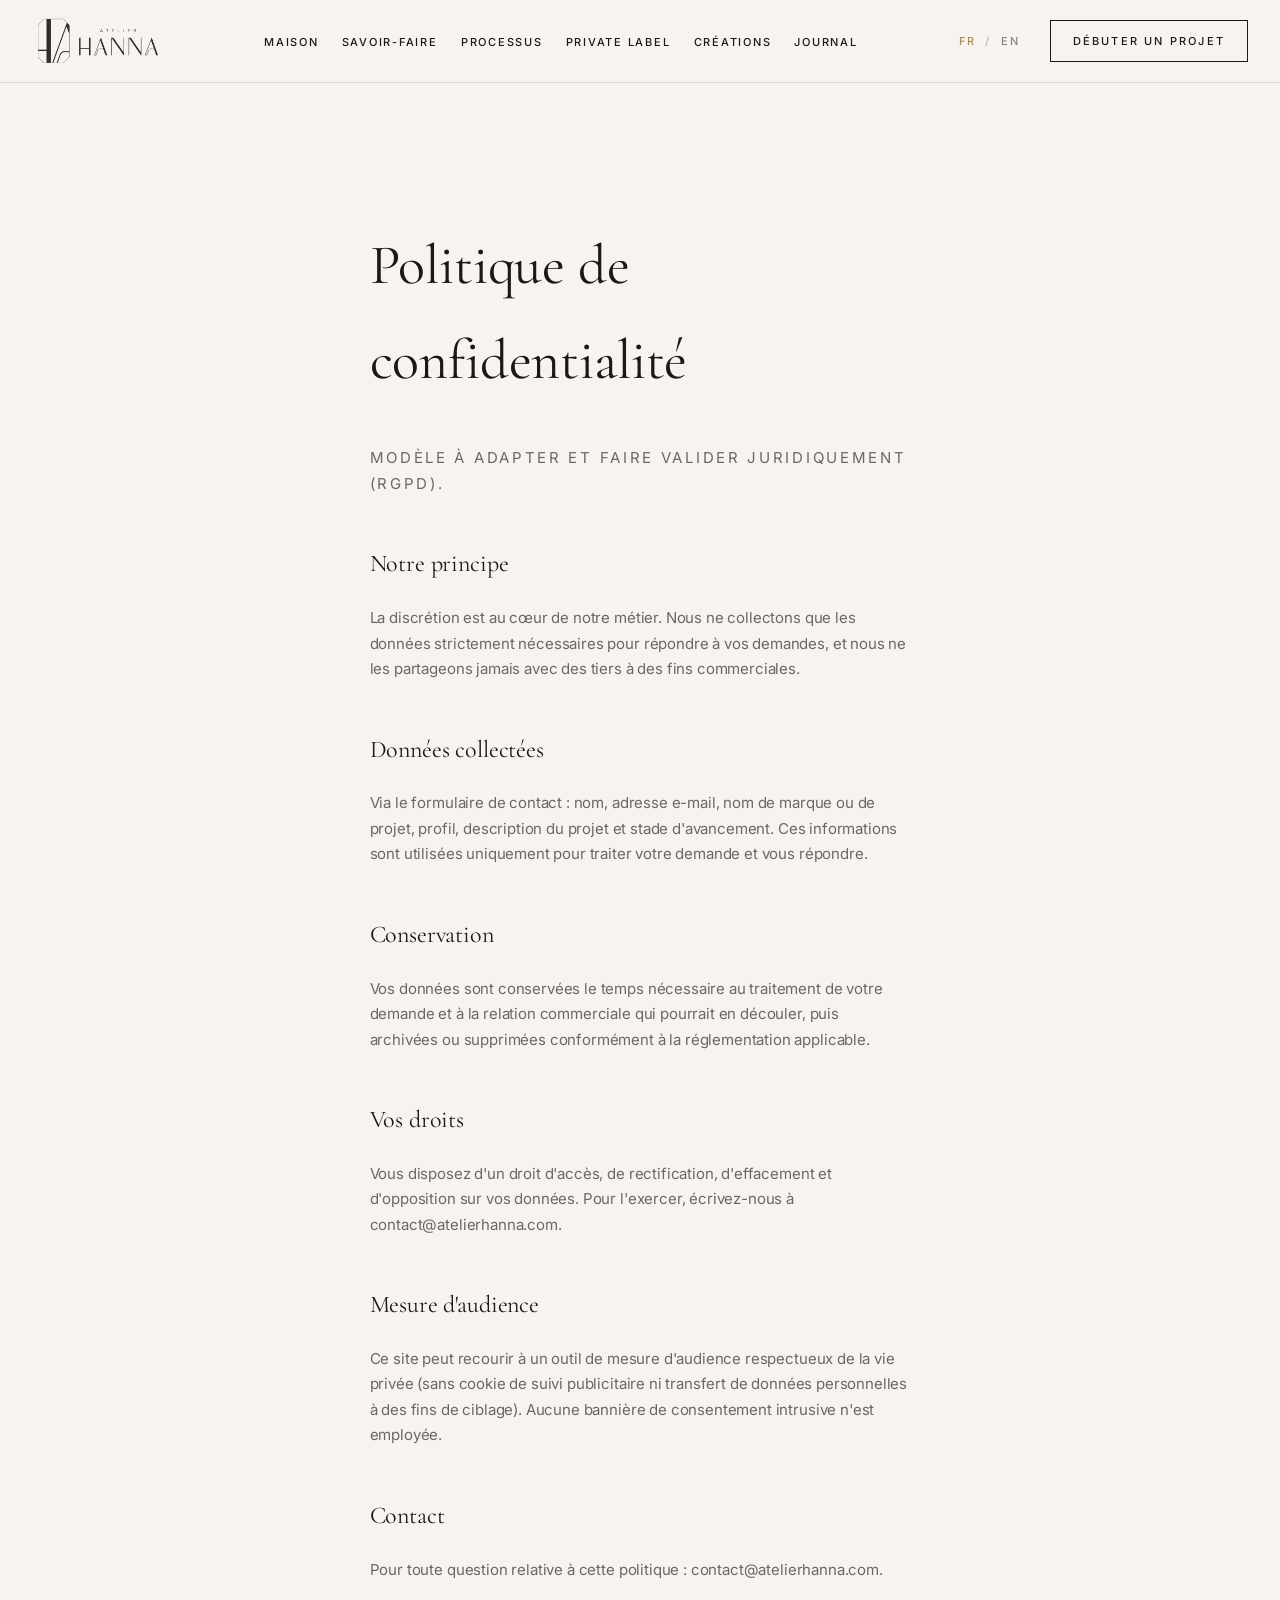
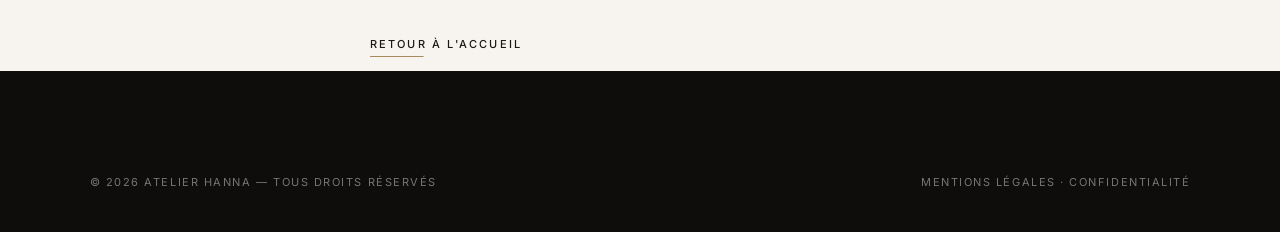
==== commit 533ad79e: "Refine header: smaller logo, flush left, single-line nav links - Logo: clamp 64-96px (48-70px scroll" ====
--- a/confidentialite/index.html
+++ b/confidentialite/index.html
@@ -11,7 +11,7 @@
 <link rel="preconnect" href="https://fonts.gstatic.com" crossorigin>
 <link rel="stylesheet" href="https://fonts.googleapis.com/css2?family=Cormorant+Garamond:ital,wght@0,400;0,500;1,400&family=Inter:wght@400;500;600&display=swap" media="print" onload="this.media='all'">
 <noscript><link rel="stylesheet" href="https://fonts.googleapis.com/css2?family=Cormorant+Garamond:ital,wght@0,400;0,500;1,400&family=Inter:wght@400;500;600&display=swap"></noscript>
-<link rel="stylesheet" href="/assets/css/style.css?v=3">
+<link rel="stylesheet" href="/assets/css/style.css?v=4">
 </head>
 <body class="header-solid">
 
@@ -72,6 +72,6 @@
   </div>
 </footer>
 
-<script src="/assets/js/main.js?v=3" defer></script>
+<script src="/assets/js/main.js?v=4" defer></script>
 </body>
 </html>
--- a/assets/css/style.css
+++ b/assets/css/style.css
@@ -84,17 +84,17 @@
   padding-block:26px;
 }
 .site-header .nav{
-  display:flex;align-items:center;gap:40px;
-  padding-inline:var(--pad);max-width:1560px;margin-inline:auto;
+  display:flex;align-items:center;gap:28px;
+  padding-inline:clamp(20px,2.5vw,44px);
 }
 .brand{
   font-family:var(--display);font-size:19px;letter-spacing:.32em;
   text-transform:uppercase;white-space:nowrap;font-weight:500;
 }
-.nav-links{display:flex;gap:32px;list-style:none;margin:0 auto;padding:0}
+.nav-links{display:flex;gap:clamp(18px,1.8vw,30px);list-style:none;margin:0 auto;padding:0}
 .nav-links a{
   font-size:11px;letter-spacing:.16em;text-transform:uppercase;font-weight:500;
-  position:relative;padding-bottom:4px;
+  position:relative;padding-bottom:4px;white-space:nowrap;
 }
 .nav-links a::after{
   content:"";position:absolute;left:0;bottom:0;height:1px;width:0;
@@ -118,7 +118,7 @@
 .menu-open .burger span:nth-child(2){opacity:0}
 .menu-open .burger span:nth-child(3){transform:translateY(-7px) rotate(-45deg)}
 
-@media (max-width:1080px){
+@media (max-width:1240px){
   .nav-links,.cta-nav{display:none}
   .burger{display:block;margin-left:20px}
   .lang-toggle{margin-left:auto}
@@ -140,7 +140,7 @@
     text-align:center;padding:16px;
   }
 }
-@media (min-width:1081px){.mobile-menu{display:none}}
+@media (min-width:1241px){.mobile-menu{display:none}}
 
 /* ---------- Héros ---------- */
 .hero{
@@ -221,8 +221,8 @@
 /* ---------- Logo & emblème ----------
    PNG à fond transparent, marquage noir : invert(1) le passe en ivoire
    sur les contextes sombres (héros vidéo, footer). */
-.brand img{height:clamp(84px,9vw,128px);width:auto;max-width:none;display:block;transition:filter .35s var(--ease),height .35s var(--ease)}
-.site-header.scrolled .brand img{height:clamp(64px,6.4vw,92px)}
+.brand img{height:clamp(64px,5.5vw,96px);width:auto;max-width:none;display:block;transition:filter .35s var(--ease),height .35s var(--ease)}
+.site-header.scrolled .brand img{height:clamp(48px,4.2vw,70px)}
 /* petit écran : le sélecteur de langue rejoint le menu burger
    pour laisser toute sa place au logo */
 @media (max-width:640px){
@@ -231,7 +231,7 @@
 }
 .mobile-menu .lang-toggle{color:var(--encre)}
 body.dark-hero .site-header:not(.scrolled):not(.menu-open) .brand img{filter:invert(1)}
-.brand-footer img{height:96px;width:auto;display:block;filter:invert(1)}
+.brand-footer img{height:80px;width:auto;display:block;filter:invert(1)}
 
 /* ---------- Révélations au scroll ---------- */
 [data-reveal]{opacity:0;transform:translateY(28px);transition:opacity .9s var(--ease),transform .9s var(--ease)}
@@ -422,7 +422,7 @@
 .gallery .h-s .ph{min-height:260px}
 .gallery .h-m .ph{min-height:380px}
 .gallery .h-l .ph{min-height:500px}
-@media (max-width:1080px){.gallery{columns:2}}
+@media (max-width:1240px){.gallery{columns:2}}
 @media (max-width:640px){.gallery{columns:1}}
 
 .filters{display:flex;gap:26px;flex-wrap:wrap;margin-bottom:clamp(36px,4vw,60px)}
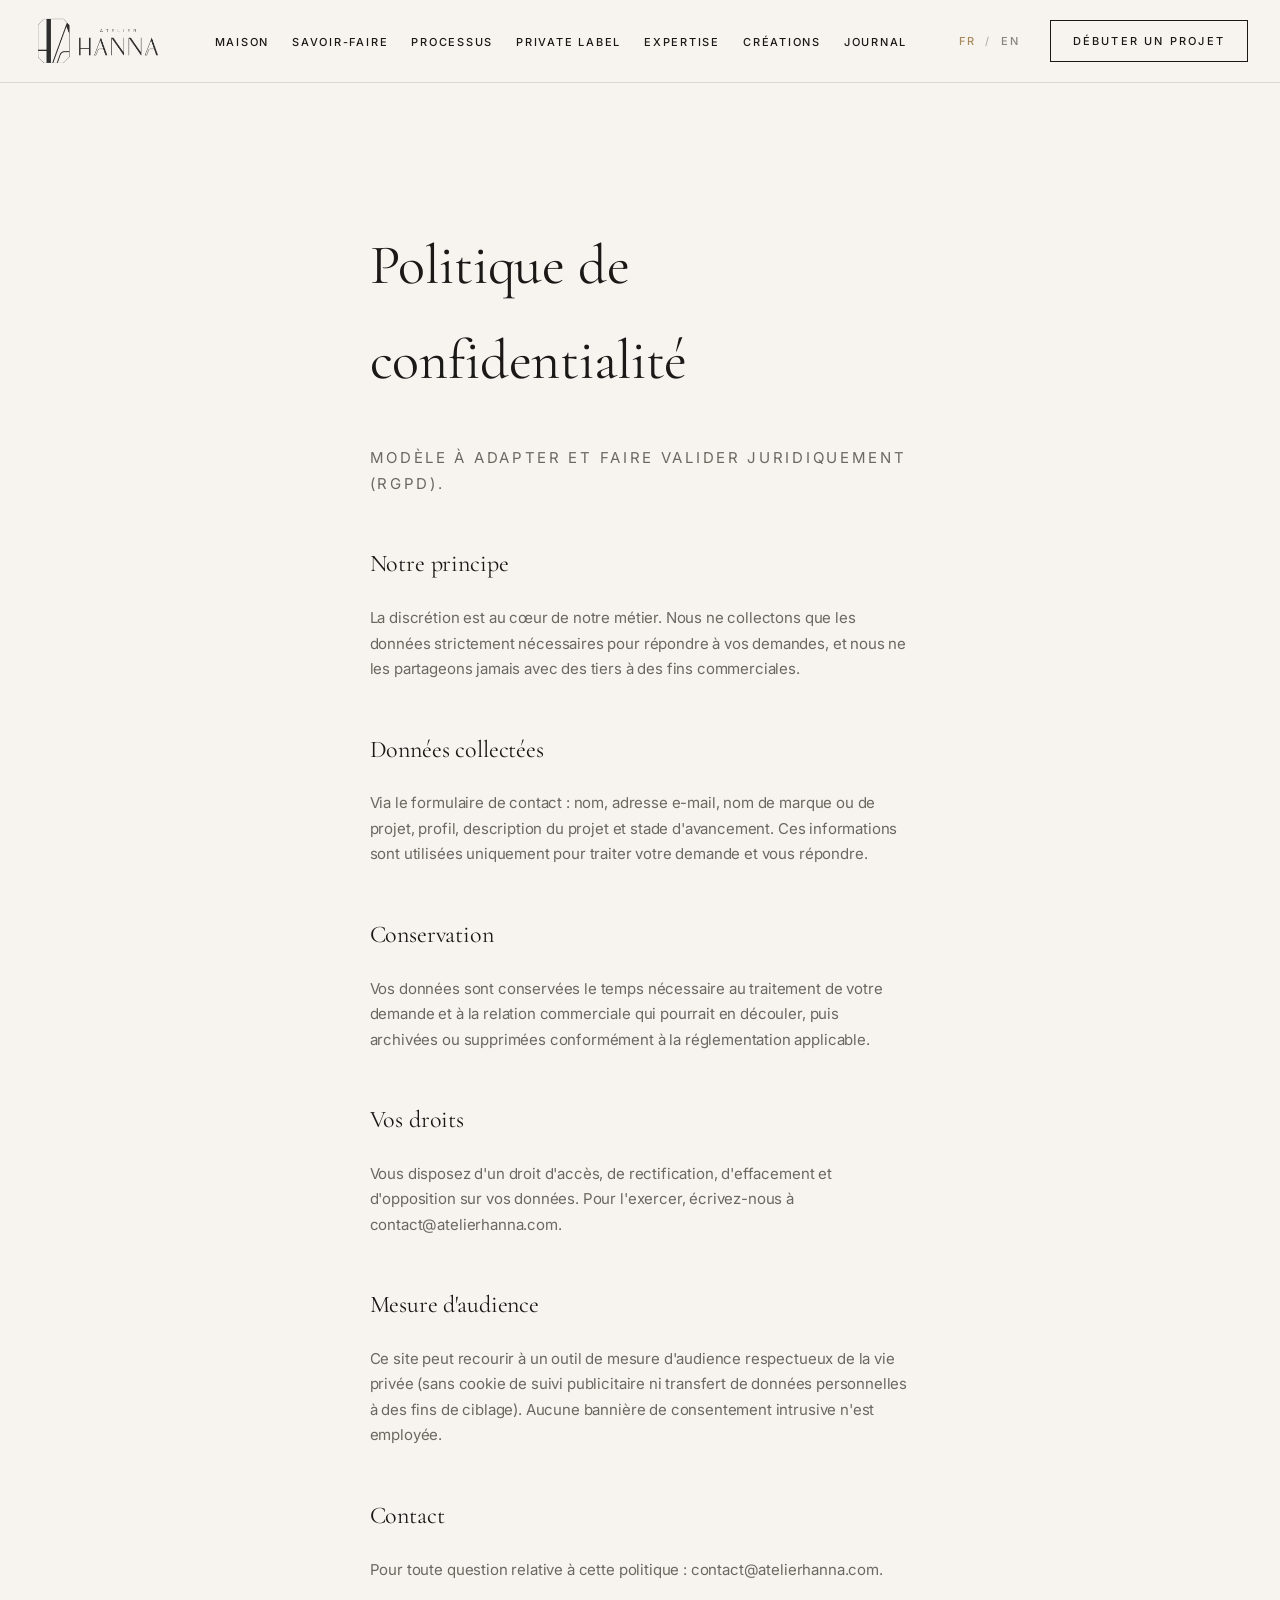
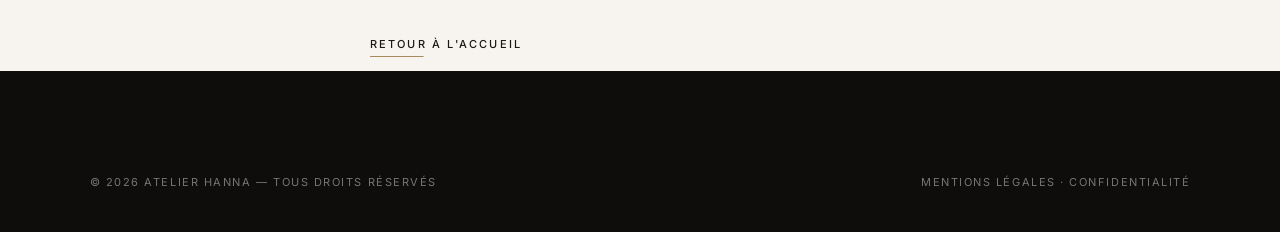
==== commit c8c347ab: "correction audit ok" ====
--- a/confidentialite/index.html
+++ b/confidentialite/index.html
@@ -11,7 +11,7 @@
 <link rel="preconnect" href="https://fonts.gstatic.com" crossorigin>
 <link rel="stylesheet" href="https://fonts.googleapis.com/css2?family=Cormorant+Garamond:ital,wght@0,400;0,500;1,400&family=Inter:wght@400;500;600&display=swap" media="print" onload="this.media='all'">
 <noscript><link rel="stylesheet" href="https://fonts.googleapis.com/css2?family=Cormorant+Garamond:ital,wght@0,400;0,500;1,400&family=Inter:wght@400;500;600&display=swap"></noscript>
-<link rel="stylesheet" href="/assets/css/style.css?v=4">
+<link rel="stylesheet" href="/assets/css/style.css?v=8">
 </head>
 <body class="header-solid">
 
@@ -23,6 +23,7 @@
       <li><a href="/savoir-faire/">Savoir-Faire</a></li>
       <li><a href="/processus/">Processus</a></li>
       <li><a href="/private-label/">Private Label</a></li>
+      <li><a href="/expertise/">Expertise</a></li>
       <li><a href="/creations/">Créations</a></li>
       <li><a href="/journal/">Journal</a></li>
     </ul>
@@ -72,6 +73,6 @@
   </div>
 </footer>
 
-<script src="/assets/js/main.js?v=4" defer></script>
+<script src="/assets/js/main.js?v=8" defer></script>
 </body>
 </html>
--- a/assets/css/style.css
+++ b/assets/css/style.css
@@ -213,6 +213,39 @@
 .ph img.real,.ph video.real{position:absolute;inset:0;width:100%;height:100%;object-fit:cover;display:block}
 .ph:has(.real)::after{opacity:.22}
 
+/* ---------- Film d'ouverture (accueil) ----------
+   La vidéo contient ses propres textes : elle est affichée seule,
+   entière (jamais rognée), sous l'en-tête. Le titre du site
+   arrive dans la section .hero-intro juste en dessous.
+   --header-h est mesuré par main.js (repli : 112px). */
+.hero-film{background:var(--velours);padding:var(--header-h,112px) 0 0}
+.hero-film-frame{
+  position:relative;margin-inline:auto;
+  width:min(100%,calc((100svh - var(--header-h,112px)) * 16 / 9));
+  aspect-ratio:16/9;background:#000;
+}
+.hero-film-frame video{position:absolute;inset:0;width:100%;height:100%;object-fit:cover;display:block}
+/* en-tête opaque tant qu'il est au-dessus du film :
+   le logo ivoire ne se perd plus sur les plans à fond blanc */
+body.film-hero .site-header:not(.scrolled):not(.menu-open){background:var(--velours)}
+
+.hero-intro{position:relative;background:var(--velours);color:var(--ivoire);padding-block:clamp(72px,9vw,140px)}
+.hero-intro .hero-scroll{top:0;bottom:auto}
+.hero-intro-inner{display:flex;justify-content:space-between;align-items:flex-end;gap:clamp(32px,6vw,96px)}
+.hero-intro-title{flex:1 1 55%}
+.hero-intro-title .d1{font-size:clamp(40px,5.4vw,84px);margin:0}
+.hero-intro-side{flex:0 1 420px}
+.hero-intro .eyebrow{color:var(--or)}
+.hero-intro .lead{color:rgba(247,244,239,.78);margin:0}
+.hero-intro .hero-actions{margin-top:32px;gap:24px}
+.hero-intro .link-more{color:rgba(247,244,239,.85)}
+@media(max-width:820px){
+  .hero-intro{padding-block:48px 72px}
+  .hero-intro-inner{flex-direction:column;align-items:flex-start;gap:24px}
+  .hero-intro-side{flex-basis:auto}
+  .hero-intro .hero-scroll{display:none}
+}
+
 /* ---------- Vidéos de fond (héros & bandes sombres) ---------- */
 .hero-media video{width:100%;height:100%;object-fit:cover;display:block}
 .hero-media::after{content:"";position:absolute;inset:0;background:rgba(10,9,8,.42)}
@@ -227,6 +260,8 @@
    pour laisser toute sa place au logo */
 @media (max-width:640px){
   .site-header .lang-toggle{display:none}
+  /* le sélecteur de langue (qui poussait le burger à droite) est masqué ici */
+  .burger{margin-left:auto}
   .mobile-menu .lang-toggle{display:flex;margin-top:28px}
 }
 .mobile-menu .lang-toggle{color:var(--encre)}
@@ -555,3 +590,60 @@
   [data-reveal],.stagger>*{opacity:1;transform:none;clip-path:none}
   .ink-word{opacity:1}
 }
+
+
+.hero.editorial.hero-compact{min-height:0;padding-top:clamp(120px,12vw,150px);padding-bottom:0}
+.hero-compact .container{width:100%;box-sizing:border-box}
+.hero-compact .d1{font-size:clamp(34px,5.4vw,76px)}
+.crafts-intro { padding-top: clamp(20px,2.5vw,36px); }
+.crafts-head{text-align:center;max-width:640px;margin:0 auto clamp(20px,2.4vw,32px)}
+.crafts-head .d3{margin:0}
+.crafts-frame{position:relative;margin:0 auto;max-width:1180px;background:#0a0908;box-shadow:0 30px 70px -30px rgba(10,9,8,.45)}
+.crafts-video { width: 100%; height: auto; aspect-ratio:1080/602; object-fit:cover; display: block; }
+.ph video.real{width:100%;height:100%;object-fit:cover;display:block}
+@media(max-width:640px){.crafts-frame{margin-inline:calc(var(--pad,24px) * -1)}}
+
+/* ---------- Créations : pièces en vedette ----------
+   Animations en grand, au format de la vidéo (16:9) : le bijou
+   reste entier sur tous les écrans, sans recadrage. */
+.feature{display:grid;grid-template-columns:1.5fr 1fr;gap:clamp(36px,5vw,90px);align-items:center;margin-bottom:clamp(70px,8vw,130px)}
+.feature:last-child{margin-bottom:0}
+.feature.flip{grid-template-columns:1fr 1.5fr}
+.feature.flip .feature-media{order:2}
+.feature-media .ph{min-height:0;aspect-ratio:16/9}
+.feature h3{margin:0 0 18px}
+.feature .txt p{color:var(--graphite)}
+.feature .txt .feature-details{margin-top:22px;font-size:11px;letter-spacing:.16em;text-transform:uppercase;color:var(--or);font-weight:500}
+@media (max-width:880px){.feature,.feature.flip{grid-template-columns:1fr}.feature.flip .feature-media{order:0}}
+
+/* ---------- Créations : étapes de l'étude de cas ----------
+   5 colonnes sur grand écran, moins sur les petits (avant : 5 colonnes
+   partout, illisible sur mobile). */
+.gallery.gallery-steps{columns:5}
+@media (max-width:1240px){.gallery.gallery-steps{columns:3}}
+@media (max-width:640px){
+  .gallery.gallery-steps{columns:2}
+  /* filtres : moins d'espace pour tenir sur une ligne quand c'est possible */
+  .filters{gap:12px 20px}
+}
+
+/* ---------- Bouton lecture / pause (vidéos longues) ---------- */
+.video-toggle{
+  position:absolute;right:14px;bottom:14px;z-index:4;width:40px;height:40px;border-radius:50%;
+  border:1px solid rgba(247,244,239,.55);background:rgba(10,9,8,.45);cursor:pointer;
+  display:flex;align-items:center;justify-content:center;gap:4px;padding:0;
+  opacity:.7;transition:opacity .3s var(--ease)
+}
+.video-toggle:hover,.video-toggle:focus-visible{opacity:1}
+.video-toggle::before,.video-toggle::after{content:"";width:3px;height:12px;background:var(--ivoire)}
+.video-toggle[aria-pressed="true"]::before{width:0;height:0;margin-left:3px;background:none;border-style:solid;border-width:7px 0 7px 11px;border-color:transparent transparent transparent var(--ivoire)}
+.video-toggle[aria-pressed="true"]::after{display:none}
+
+/* ---------- Expertise : visuels des cartes « Les outils du geste » ---------- */
+.cards3 .card-media{min-height:0;aspect-ratio:16/9;margin-bottom:26px}
+
+/* ---------- Menu mobile fermé : retiré du clavier et des lecteurs d'écran ---------- */
+@media (max-width:1240px){
+  .mobile-menu{visibility:hidden;transition:opacity .35s var(--ease),visibility 0s linear .35s}
+  .menu-open ~ .mobile-menu,body.menu-open .mobile-menu{visibility:visible;transition:opacity .35s var(--ease),visibility 0s}
+}
